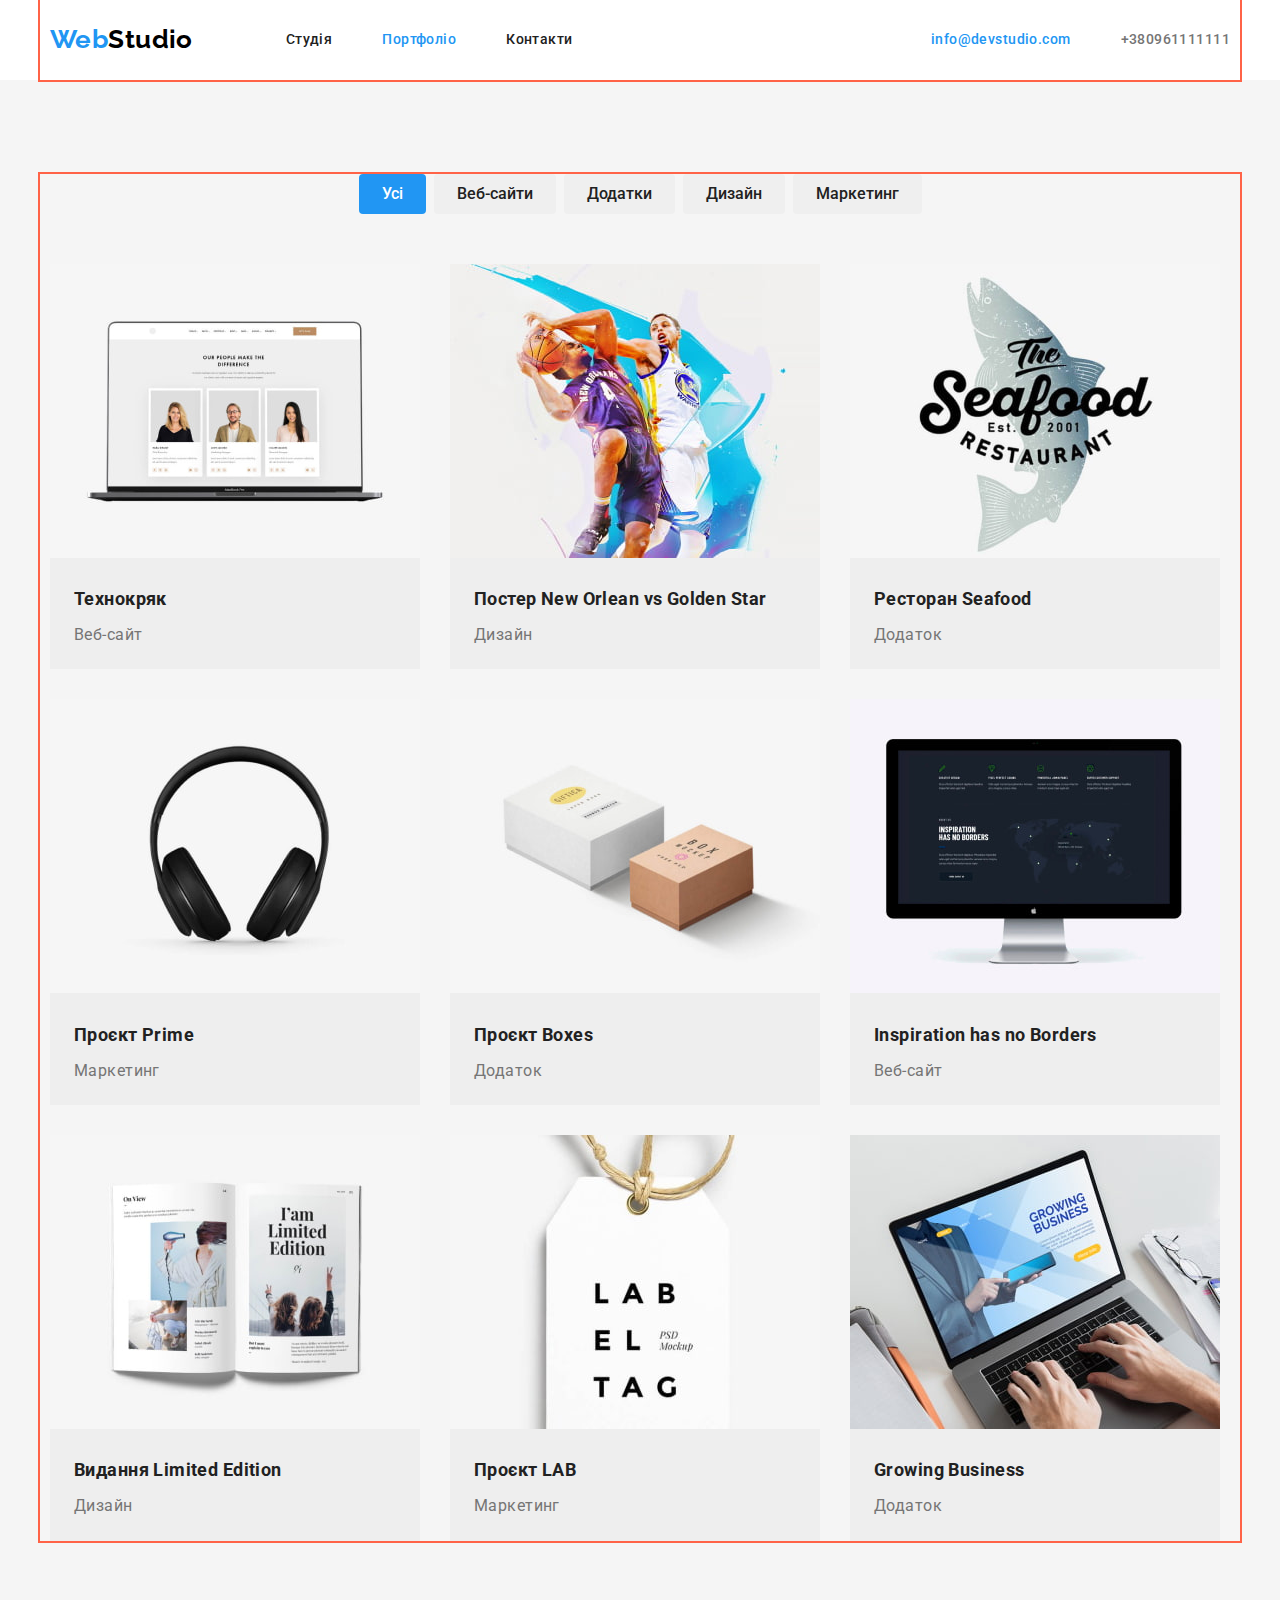
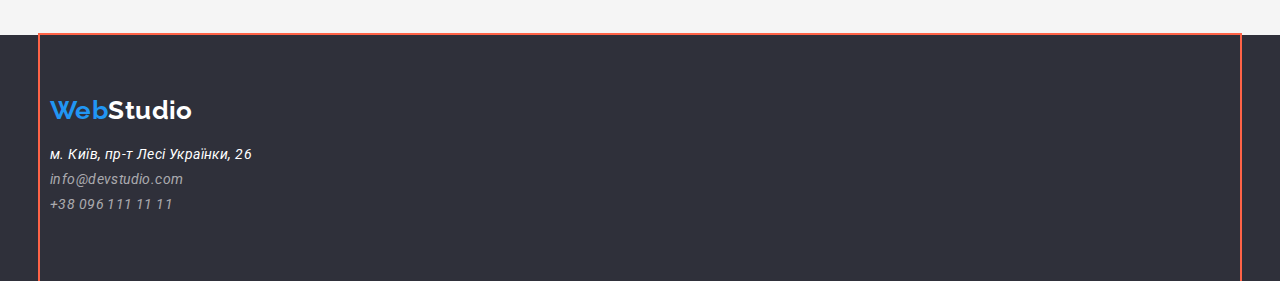
==== portfolio.html @ 824b0895 "додати svg" ====
<!DOCTYPE html>
<html lang="en">
<head>
    <meta charset="UTF-8">
    <meta http-equiv="X-UA-Compatible" content="IE=edge">
    <meta name="viewport" content="width=device-width, initial-scale=1.0">
    <title>Document</title>
    <link rel="preconnect" href="https://fonts.googleapis.com">
    <link rel="preconnect" href="https://fonts.gstatic.com" crossorigin>
    <link href="https://fonts.googleapis.com/css2?family=Raleway:wght@700&family=Roboto:wght@400;500;700;900&display=swap" 
      rel="stylesheet">
    <link rel="stylesheet" href="https://cdnjs.cloudflare.com/ajax/libs/modern-normalize/1.1.0/modern-normalize.min.css">
    
    <link rel="stylesheet" href="./css/portfolio.css">
</head>
<body>
    <!--шапка сторінки-->
    <header class="page-header">
        <div class="container page-header">
        <nav class="main-nav">
            <!--logo--> 

            <p class="logo-top">
                <a class="logo-header" href="./index.html">Web</a>
                <a class="accent-black" href="./index.html">Studio</a>
                <!-- <span class="logo-header">Web</span>
                <span class="accent-black">Studio</span> -->
            </p>

        <!--navigation-->

        <ul class="site-nav list">
            <li class="item"><a href="./index.html" class="link">Студія</a></li>
            <li class="item"><a href="./portfolio.html" class="link current">Портфоліо</a></li>
            <li class="item"><a href="./contacts.html" class="link">Контакти</a></li>
        </ul>
    </nav>

        <ul class="auth-nav list">
            <li class="item"><a href="mailto:info@devstudio.com" class="link current">info@devstudio.com</a></li>
            <li class="item"><a href="tel:+380961111111" class="link">+380961111111</a></li>
        </ul>
    </div>
    </header>
    <main>
        <section class="section">
            <div class="container">
            <h1 class="visually-hidden section-title">Контент сторінки portfolio</h1>
         <ul class="button-nav list">
            <li class="item"><button type="button" class="link primary">Усі</button></li>
            <li class="item"><button type="button" class="link">Веб-сайти</button></li>
            <li class="item"><button type="button" class="link">Додатки</button></li>
            <li class="item"><button type="button" class="link">Дизайн</button></li>
            <li class="item"><button type="button" class="link">Маркетинг</button></li>
         </ul>
        <ul class="flex-container">
            <li class="flex-element">
                <img src="./images/HW-2/технокряк.jpg" alt="технокряк"
                width="370">

                <div class="card-content">
                    <h2 class="title-card-heading">Технокряк</h2>
                    <p class="card-text">Веб-сайт</p>
                </div>
                
            </li>

            <li class="flex-element">
                <img src="./images/HW-2/orlean.jpg" alt="orlean"
                width="370">

                <div class="card-content">
                    <h2 class="title-card-heading">Постер New Orlean vs Golden Star</h2>
                    <p class="card-text">Дизайн</p>
                </div>
            </li>

            <li class="flex-element">
                <img src="./images/HW-2/restoran.jpg" alt="restoran"
                width="370">

                <div class="card-content"> 
                    <h2 class="title-card-heading">Ресторан Seafood</h2>
                    <p class="card-text">Додаток</p>
                </div>
               
            </li>

            <li class="flex-element">
                <img src="./images/HW-2/prime.jpg" alt="prime"
                width="370">

                <div class="card-content">
                    <h2 class="title-card-heading">Проєкт Prime</h2>
                    <p class="card-text">Маркетинг</p>
                </div>
            </li>

            <li class="flex-element">
                <img src="./images/HW-2/boxes.jpg" alt="boxes"
                width="370">

                <div class="card-content">
                    <h2 class="title-card-heading">Проєкт Boxes</h2>
                    <p class="card-text">Додаток</p>
                </div>
            </li>

            <li class="flex-element">
                <img src="./images/HW-2/inspiration.jpg" alt="inspiration"
                width="370">

                <div class="card-content">
                    <h2 class="title-card-heading"">Inspiration has no Borders</h2>
                    <p class="card-text">Веб-сайт</p>
                </div>
            </li>

            <li class="flex-element">
                <img src="./images/HW-2/limited.jpg" alt="limited"
                width="370">

                <div class="card-content">
                    <h2 class="title-card-heading">Видання Limited Edition</h2>
                    <p class="card-text">Дизайн</p>
                </div>
            </li>

            <li class="flex-element">
                <img src="./images/HW-2/lab.jpg" alt="lab"
                width="370">

                <div class="card-content">
                    <h2 class="title-card-heading">Проєкт LAB</h2>
                    <p class="card-text">Маркетинг</p>
                </div>
            </li>

            <li class="flex-element">
                <img src="./images/HW-2/growing.jpg" alt="growing"
                width="370">

                <div class="card-content">
                    <h2 class="title-card-heading">Growing Business</h2>
                    <p class="card-text">Додаток</p>
                </div>
                
            </li>
        </ul>
    
    </div>
        </section>
    </main>

    <!--Contacts footer-->
    <footer class="page-footer">
        <footer class="page-footer">
    <div class="container">
        <p class="logo-buttom">
            <a class="logo-footer" href="./index.html">Web</a>
            <a class="accent-white" href="./index.html">Studio</a>
        </p>
            
        <address>
            <p class="contact-footer">м. Київ, пр-т Лесі Українки, 26</p>
            <ul class="adress-list">
            <li><a href="mailto:info@devstudio.com" class="link">info@devstudio.com</a></li>
            <li><a href="tel:+380961111111" class="link">+38 096 111 11 11</a></li>
            </ul>
        </address>
    </div>
    </footer>
        </footer>
</body>
</html>
---- css/portfolio.css ----
:root {
    /* основний колір тексту */
    --primary-text-color: rgba(117, 117, 117, 1);;
  
    /* колір заголовків */
    --title-text-color: rgba(33, 33, 33, 1);
  
    /* футер колір адреси */
    --adress-footer-color: rgba(255, 255, 255, 0.6);
  
    /* футер колір контактів */
    --contact-footer-color:#FFFFFF;
  
    /* основний фон сторінки */
    --primary-background-color:#F5F5F5;
  
    /* фон хедера */
    --header-color: rgba(255, 255, 255, 1);
  
    /* фон наша команда */
   --title-ourtame-color: #F5F4FA;
  
    /* фон геой */
  --title-heroe-color:rgba(47, 48, 58, 1);
  
    /* колір заголовку герой */
  --text-heroe-color:rgba(255, 255, 255, 1);
    /* колір секції футер */
  
    --footer-color: rgba(47, 48, 58, 1);
  
    /* акцент, підсвітка */
    --accent-color:rgba(33, 150, 243, 1);
  
    /* логотип */
    --title-web-color:rgba(33, 150, 243, 1);
    --title-studio-color:rgba(0, 0, 0, 1);
  
    /* кнопка */
    --title-button-color: #FFFFFF;
    --accen-button-color:rgba(33, 150, 243, 1);

    /* колір фону карток портфоліо */
    --border-color-font : rgba(238, 238, 238, 1);
  }
  
  body {
    margin: 0;
    background-color: var(--primary-background-color);
    color: var(--primary-text-color);
  
    font-family: Roboto, sans-serif;
    letter-spacing: 0.03em;
    font-size: 14px;
  }
  
  /* утиліти */
  
  .list {
    margin: 0;
    padding: 0;
    list-style: none;
  }
  
  
  ul {
      list-style: none;
  }
  
  h1,
  h2,
  h3,
  h3,
  h4,
  h5,
  h6,
  p,
  ul {
  margin-top: 0;
  margin-bottom: 0;
  padding: 0;
  }
  
  .page-header {
    background-color: var(--header-color);
    display: flex;
    /* padding-bottom: 94px; */
  }
  
  .container .page-header {
    display: flex;
    
  }
  
  .container {
    padding-left: 10px;
    padding-right: 10px;
    margin-left: auto;
    margin-right: auto;
    width: 1200px;
    outline: 2px solid tomato;
    }
  
  
  /* Navigation */
  
  .main-nav {
    display: flex;
    align-items: center;
  }
  
  /* Logo-top */
  
  .logo-top {
    display: flex;
    
  }
  /* Logo header */
  
  .logo-header {
    display: block;
    padding-top: 24px;
    padding-bottom: 25px;
  
    color: var(--title-web-color);
    font-family: Raleway, sans-serif;
    font-weight: 700;
    font-size: 26px;
    line-height: 1.19;
    text-decoration: none;
  }
  .accent-black {
    display: block;
    padding-top: 24px;
    padding-bottom: 25px;
  
    color:var(--title-studio-color);
    font-family: Raleway, sans-serif;
    font-weight: 700;
    font-size: 26px;
    line-height: 1.19;
    text-decoration: none;
  }
  
      /* Site nav */
  
  .site-nav {
    display: flex;
    margin-left: 93px;
    
  }
  
  /* .site-nav .item:not(:last-child) {
  margin-right: ;
  } */
  
  /* .site-nav .item:last-child {
    margin-right: ;
  } */
  
  .site-nav .item +.item {
  margin-left: 50px;
  }
  
  .site-nav .link {
    display: block;
    padding-top: 32px;
    padding-bottom: 32px;
   
  
    color: var(--title-text-color);
  
    font-weight: 500;
    font-size: 14px;
    line-height: 1.14;
    text-decoration: none;
    
  }
  
  .site-nav .link:hover,
  .site-nav .link:focus {
  color: var(--accent-color);
  }
  
  .site-nav .link.current {
    color: var(--accent-color);
  }
  
  /* Auth */
  
  .auth-nav {
    display: flex;
    margin-left: auto;
    align-items: center;
  }
  
  .auth-nav .item + .item {
    margin-left: 50px;
  }
  
  .auth-nav .link {
    display: block;
    padding-top: 32px;
    padding-bottom: 32px;
  
    color: var(--primary-text-color);
    font-weight: 500;
    font-size: 14px;
    line-height: 1.14;
    text-decoration: none;
  }
  
  .auth-nav .link:hover,
  .auth-nav .link:focus {
  color: var(--accent-color);
  }
  
  .auth-nav .link.current {
    color: var(--accent-color);
  }

  /* Section */
  .section {
    margin-top: 0;
    margin-bottom: 94px;
  }

  .visually-hidden {
    position: absolute;
    width: 1px;
    height: 1px;
    margin: -1px;
    border: 0;
    padding: 0;
    white-space: nowrap;
    clip-path: inset(100%);
    clip: rect(0 0 0 0);
    overflow: hidden;
  }

.section-title {
    color: var(--title-text-color);
    font-weight: 700;
    font-size: 36px;
    line-height: 1.16;
    text-align: center;
    }
   
 

  /* Button */

  .button {
    color: var(--title-button-color);
    font-family: inherit;
  }
  
  .button-nav {
    display: flex;
    justify-content: center;
    margin-top: 94px;
    padding-bottom: 50px;
  }
  /* font-family: inherit;
    cursor: pointer;
    display: inline-block;
    border: 1px solid transparent;
    border-radius: 4px;
    padding: 10px 32px;
    min-width: 216px; */

  .button-nav .link {
    font-family: inherit;
    cursor: pointer;
    border: 1px solid transparent;
    border-radius: 4px;
    display: inline-block;
    padding: 6px 22px;

    color: var(--title-text-color);
    font-family: Roboto, sans-serif;
    font-weight: 500;
    font-size: 16px;
    line-height: 1.6;
  }

  .button-nav .item + .item {
    margin-left: 8px;
  }

  .button-nav .link:hover {
    color: var(--accent-color);
  }
  .button-nav .primary {
    border-radius: 4px;
    
    color: var(--title-button-color);
    background-color: var(--accen-button-color);
    } 

    /* Portfolio-list */
    
    .flex-container {
      display: flex;
      flex-wrap: wrap;
      /* margin: -15px; */
    }

   .flex-element {
    width: 370px;
    /* margin: 15px; */
    margin-right: 30px;
    margin-bottom: 30px;
    background-color: var(--border-color-font);
   }

   .flex-element:nth-child(3n) {
    margin-right: 0;
   }

   .flex-element:nth-last-child(-n + 3) {
    margin-bottom: 0;
   }

    /* calc((100% -к-кіст марженів в рядку * значення маржена)/кількість елементів у рядку */
      /* width: calc((100% - 60px) / 3);
      margin-right: 30px; */
      /* margin-bottom: 30px; */

   /* варіант 2 */

   /* .flex-element:not(:nth-child(3n)) {
      margin-right: 30px;
    } */

   /* .flex-element:not(:nth-child(-n + 3)) {
    margin-bottom: 30px;
  } */


  /* portfolio list  for h2 pages*/

  .card-content {
    padding-top: 20px;
    padding-bottom: 20px;
    padding-left: 24px;
    padding-right: 24px;

  }

 .title-card-heading {
  margin-bottom: 4px;
  
  color: var(--title-text-color);
  font-weight: 700;
  font-size: 18px;
  line-height: 2;
 } 

 .card-text {
  font-weight: 400;
font-size: 16px;
line-height: 1.8;
 }
/* font-weight: 400;
font-size: 16px;
line-height: 30px; */

     /* Footer */

     .page-footer {
      background-color: 
      #2F303A;
    }
  
    /* logo footer */
  
  .logo-footer {
    display: block;
    /* padding-top: 60px;
    padding-bottom: 20px; */
  
    color: var(--title-web-color);
    font-family: Raleway, sans-serif;
    font-weight: 700;
    font-size: 26px;
    line-height: 1.19;
    text-decoration: none;
  }
  .accent-white {
    display: block;
    /* padding-top: 60px;
    padding-bottom: 20px; */
  
    color: var(--text-heroe-color);
    font-family: Raleway, sans-serif;
    font-weight: 700;
    font-size: 26px;
    line-height: 1.19;
    text-decoration: none;
  }
  
    /* Logo-button */
  
  .logo-buttom {
    display: flex;
    padding-top: 60px;
    padding-bottom: 20px;
  }
  
  .contact-footer {
   color: var(--contact-footer-color);
   padding-bottom: 9px;
  }
  
    .adress-list .link {
   color: var(--adress-footer-color);
   text-decoration: none;
    }
  
    .adress-list {
      padding-bottom: 60px;
    }
    
    .adress-list li {
    margin-top: 0;
    margin-bottom: 9px;
    }
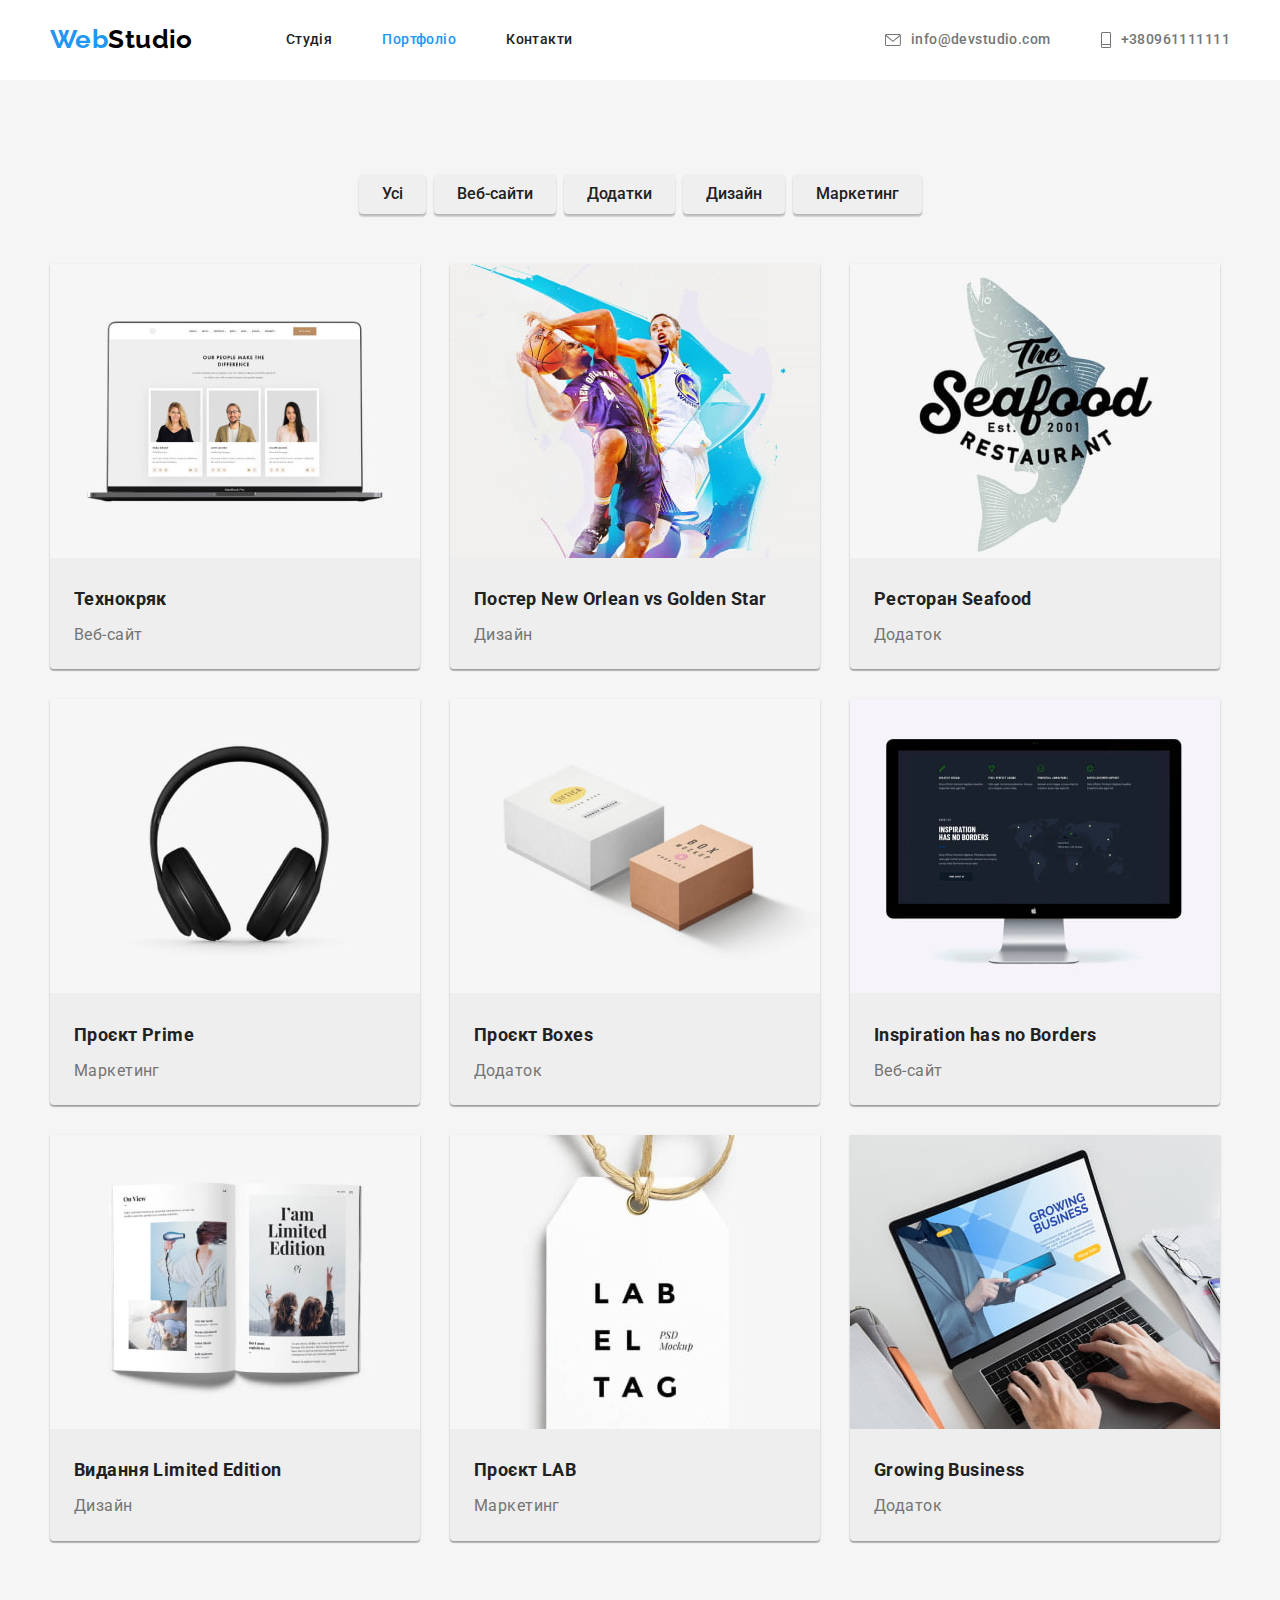
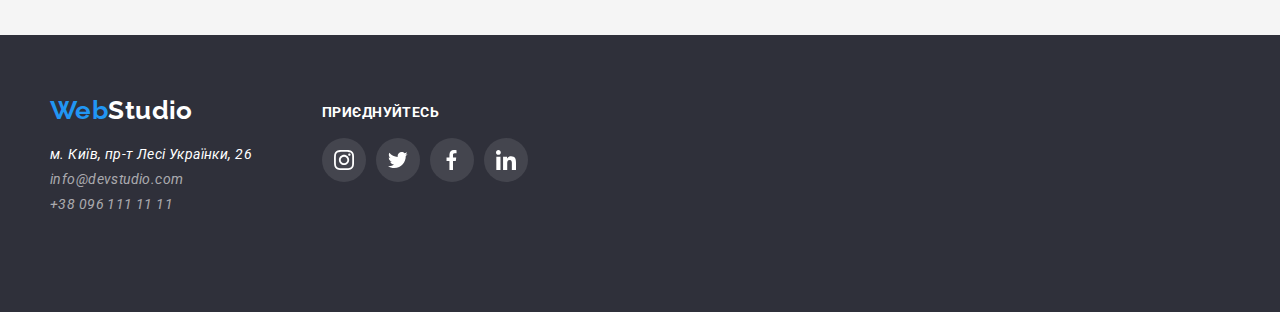
==== commit 032dc552: "додати ефекти фільтри та спрайт" ====
--- a/portfolio.html
+++ b/portfolio.html
@@ -17,30 +17,43 @@
     <!--шапка сторінки-->
     <header class="page-header">
         <div class="container page-header">
-        <nav class="main-nav">
-            <!--logo--> 
-
-            <p class="logo-top">
-                <a class="logo-header" href="./index.html">Web</a>
-                <a class="accent-black" href="./index.html">Studio</a>
-                <!-- <span class="logo-header">Web</span>
-                <span class="accent-black">Studio</span> -->
-            </p>
-
-        <!--navigation-->
-
-        <ul class="site-nav list">
-            <li class="item"><a href="./index.html" class="link">Студія</a></li>
-            <li class="item"><a href="./portfolio.html" class="link current">Портфоліо</a></li>
-            <li class="item"><a href="./contacts.html" class="link">Контакти</a></li>
-        </ul>
-    </nav>
-
-        <ul class="auth-nav list">
-            <li class="item"><a href="mailto:info@devstudio.com" class="link current">info@devstudio.com</a></li>
-            <li class="item"><a href="tel:+380961111111" class="link">+380961111111</a></li>
-        </ul>
-    </div>
+            <nav class="main-nav">
+                <!--logo--> 
+    
+                <p class="logo-top">
+                    <a class="logo-header" href="./index.html">Web</a>
+                    <a class="accent-black" href="./index.html">Studio</a>
+                    <!-- <span class="logo-header">Web</span>
+                    <span class="accent-black">Studio</span> -->
+                </p>
+    
+            <!--navigation-->
+    
+            <ul class="site-nav list">
+                <li class="item"><a href="./index.html" class="link">Студія</a></li>
+                <li class="item"><a href="./portfolio.html" class="link current">Портфоліо</a></li>
+                <li class="item"><a href="./contacts.html" class="link">Контакти</a></li>
+            </ul>
+        </nav>
+    
+            <ul class="auth-nav list">
+                <li class="item">
+                    <a href="mailto:info@devstudio.com" class="link current">
+                        <svg width="16" height="12" class="team-mail-icon">
+                            <use href="./images/HW-4/icon/sprite.svg#icon-mail"></use>
+                        </svg>
+                        info@devstudio.com</a>
+                </li>
+    
+                <li class="item">
+                    <a href="tel:+380961111111" class="link">
+                        <svg width="10" height="16" class="team-phone-icon">
+                            <use href="./images/HW-4/icon/sprite.svg#icon-phone"></use>
+                        </svg>
+                        +380961111111</a>
+                </li>
+            </ul>
+        </div>
     </header>
     <main>
         <section class="section">
@@ -154,22 +167,56 @@
 
     <!--Contacts footer-->
     <footer class="page-footer">
-        <footer class="page-footer">
-    <div class="container">
-        <p class="logo-buttom">
-            <a class="logo-footer" href="./index.html">Web</a>
-            <a class="accent-white" href="./index.html">Studio</a>
-        </p>
-            
-        <address>
-            <p class="contact-footer">м. Київ, пр-т Лесі Українки, 26</p>
-            <ul class="adress-list">
-            <li><a href="mailto:info@devstudio.com" class="link">info@devstudio.com</a></li>
-            <li><a href="tel:+380961111111" class="link">+38 096 111 11 11</a></li>
-            </ul>
-        </address>
-    </div>
+        <div class="container section-wrap">
+            <section  class="adress-footer-list">
+                <p class="logo-bottom">
+                    <a class="logo-footer" href="./index.html">Web</a>
+                    <a class="accent-white" href="./index.html">Studio</a>
+                </p>
+                <address>
+                    <p class="contact-footer">м. Київ, пр-т Лесі Українки, 26</p>
+                    <ul class="adress-list">
+                    <li><a href="mailto:info@devstudio.com" class="link">info@devstudio.com</a></li>
+                    <li><a href="tel:+380961111111" class="link">+38 096 111 11 11</a></li>
+                    </ul>
+                </address>
+            </section>
+    
+            <section class="soc-item-footer">
+                <h2 class="add-soc-link">ПРИЄДНУЙТЕСЬ</h2>
+            <ul class="team-soc-list list">
+                <li class="team-soc-item">
+                    <a href="#" class="team-soc-footer">
+                        <svg width="20" height="20" class="team-soc-icon">
+                            <use href="./images/HW-4/icon/sprite.svg#icon-instagram"></use>
+                        </svg>
+                    </a>
+                </li>
+                <li class="team-soc-item">
+                    <a href="#" class="team-soc-footer">
+                        <svg width="20" height="20" class="team-soc-icon">
+                            <use href="./images/HW-4/icon/sprite.svg#icon-twitter"></use>
+                        </svg>
+                    </a>
+                </li>
+                <li class="team-soc-item">
+                    <a href="#" class="team-soc-footer">
+                        <svg width="20" height="20" class="team-soc-icon">
+                            <use href="./images/HW-4/icon/sprite.svg#icon-facebook"></use>
+                        </svg>
+                    </a>
+                </li>
+                <li class="team-soc-item">
+                    <a href="#" class="team-soc-footer">
+                        <svg width="20" height="20" class="team-soc-icon">
+                            <use href="./images/HW-4/icon/sprite.svg#icon-linkedin"></use>
+                        </svg>
+                    </a>
+                </li>
+                </ul>
+            </section>
+        </div>
+        
     </footer>
-        </footer>
 </body>
 </html>--- a/css/portfolio.css
+++ b/css/portfolio.css
@@ -89,7 +89,6 @@
   
   .container .page-header {
     display: flex;
-    
   }
   
   .container {
@@ -98,7 +97,7 @@
     margin-left: auto;
     margin-right: auto;
     width: 1200px;
-    outline: 2px solid tomato;
+    /* outline: 2px solid tomato; */
     }
   
   
@@ -150,14 +149,6 @@
     
   }
   
-  /* .site-nav .item:not(:last-child) {
-  margin-right: ;
-  } */
-  
-  /* .site-nav .item:last-child {
-    margin-right: ;
-  } */
-  
   .site-nav .item +.item {
   margin-left: 50px;
   }
@@ -192,6 +183,8 @@
     display: flex;
     margin-left: auto;
     align-items: center;
+    flex-wrap: wrap;
+    /* margin-top: 94px; */
   }
   
   .auth-nav .item + .item {
@@ -199,7 +192,8 @@
   }
   
   .auth-nav .link {
-    display: block;
+    display: flex;
+    align-items: center;
     padding-top: 32px;
     padding-bottom: 32px;
   
@@ -208,6 +202,7 @@
     font-size: 14px;
     line-height: 1.14;
     text-decoration: none;
+    
   }
   
   .auth-nav .link:hover,
@@ -215,8 +210,13 @@
   color: var(--accent-color);
   }
   
-  .auth-nav .link.current {
-    color: var(--accent-color);
+  
+  .team-mail-icon,
+   .team-phone-icon  {
+    fill: #757575;
+    margin-right: 10px;
+    display:block;
+    content: "";
   }
 
   /* Section */
@@ -261,19 +261,14 @@
     margin-top: 94px;
     padding-bottom: 50px;
   }
-  /* font-family: inherit;
-    cursor: pointer;
-    display: inline-block;
-    border: 1px solid transparent;
-    border-radius: 4px;
-    padding: 10px 32px;
-    min-width: 216px; */
+  
 
   .button-nav .link {
     font-family: inherit;
     cursor: pointer;
     border: 1px solid transparent;
     border-radius: 4px;
+    box-shadow: 0px 3px 1px rgba(0, 0, 0, 0.1), 0px 1px 2px rgba(0, 0, 0, 0.08), 0px 2px 2px rgba(0, 0, 0, 0.12);
     display: inline-block;
     padding: 6px 22px;
 
@@ -289,29 +284,35 @@
   }
 
   .button-nav .link:hover {
-    color: var(--accent-color);
-  }
-  .button-nav .primary {
-    border-radius: 4px;
-    
     color: var(--title-button-color);
     background-color: var(--accen-button-color);
-    } 
+  }
+
+  /* .button-nav .primary {
+    border-radius: 4px;
+    color: var(--title-button-color);
+    background-color: var(--accen-button-color);
+    }  */
 
     /* Portfolio-list */
     
     .flex-container {
+      cursor: pointer;
       display: flex;
       flex-wrap: wrap;
       /* margin: -15px; */
     }
 
    .flex-element {
+    border-radius: 0px 0px 4px 4px;
     width: 370px;
     /* margin: 15px; */
     margin-right: 30px;
     margin-bottom: 30px;
     background-color: var(--border-color-font);
+    box-shadow: 0px 1px 3px rgba(0, 0, 0, 0.12), 
+    0px 1px 1px rgba(0, 0, 0, 0.14),
+     0px 2px 1px rgba(0, 0, 0, 0.2);
    }
 
    .flex-element:nth-child(3n) {
@@ -320,6 +321,9 @@
 
    .flex-element:nth-last-child(-n + 3) {
     margin-bottom: 0;
+   }
+   .flex-element:hover {
+    filter: drop-shadow(0px 4px 4px rgba(0, 0, 0, 0.25));
    }
 
     /* calc((100% -к-кіст марженів в рядку * значення маржена)/кількість елементів у рядку */
@@ -366,66 +370,122 @@
 font-size: 16px;
 line-height: 30px; */
 
-     /* Footer */
-
-     .page-footer {
-      background-color: 
-      #2F303A;
-    }
-  
-    /* logo footer */
-  
-  .logo-footer {
-    display: block;
-    /* padding-top: 60px;
-    padding-bottom: 20px; */
-  
-    color: var(--title-web-color);
-    font-family: Raleway, sans-serif;
+     /*--- Footer--- */
+
+  .page-footer {
+    background-color: 
+    #2F303A;
+  }
+
+  /* -----section-wrap---- */
+  .section-wrap {
+    display: flex;
+  }
+
+  /* ---section adress-footer-list--- */
+  .adress-footer-list {
+margin-right: 70px;
+  }
+
+  /*------ logo footer ----*/
+
+.logo-footer {
+  display: block;
+  color: var(--title-web-color);
+  font-family: Raleway, sans-serif;
+  font-weight: 700;
+  font-size: 26px;
+  line-height: 1.19;
+  text-decoration: none;
+}
+.accent-white {
+  display: block;
+  color: var(--text-heroe-color);
+  font-family: Raleway, sans-serif;
+  font-weight: 700;
+  font-size: 26px;
+  line-height: 1.19;
+  text-decoration: none;
+}
+
+  /*----- Logo-button----- */
+
+.logo-bottom {
+  display: flex;
+  padding-top: 60px;
+  padding-bottom: 20px;
+}
+
+.contact-footer {
+ color: var(--contact-footer-color);
+ padding-bottom: 9px;
+}
+
+  .adress-list .link {
+ color: var(--adress-footer-color);
+ text-decoration: none;
+ font-weight: 400;
+ font-size: 14px;
+ line-height: 1,4;
+ letter-spacing: 0.03em;
+  }
+
+  .adress-list {
+    padding-bottom: 60px;
+  }
+  
+  .adress-list li {
+  margin-top: 0;
+  margin-bottom: 9px;
+  }
+
+  
+  
+  /* social button */
+
+  .team-soc-list  {
+    display: flex;
+    justify-content: center;
+    margin-top: 16px;
+    margin-bottom: 30px;
+  }
+  .team-soc-item:not(:last-child) {
+    margin-right: 10px;
+  }
+  .team-soc-icon {
+    fill: currentColor;
+    align-items: center;
+    justify-content: center;
+  }
+/* -------footer social button efekct -----*/
+  .soc-item-footer {
+    margin-top: 72px;
+    margin-bottom: 100px;
+  }
+  .add-soc-link {
+    margin-bottom: 20px;
+    font-family: Roboto, sans-serif;
     font-weight: 700;
-    font-size: 26px;
-    line-height: 1.19;
-    text-decoration: none;
-  }
-  .accent-white {
-    display: block;
-    /* padding-top: 60px;
-    padding-bottom: 20px; */
-  
-    color: var(--text-heroe-color);
-    font-family: Raleway, sans-serif;
-    font-weight: 700;
-    font-size: 26px;
-    line-height: 1.19;
-    text-decoration: none;
-  }
-  
-    /* Logo-button */
-  
-  .logo-buttom {
-    display: flex;
-    padding-top: 60px;
-    padding-bottom: 20px;
-  }
-  
-  .contact-footer {
-   color: var(--contact-footer-color);
-   padding-bottom: 9px;
-  }
-  
-    .adress-list .link {
-   color: var(--adress-footer-color);
-   text-decoration: none;
-    }
-  
-    .adress-list {
-      padding-bottom: 60px;
-    }
-    
-    .adress-list li {
-    margin-top: 0;
-    margin-bottom: 9px;
-    }
+    font-size: 14px;
+    line-height: 0.8;
+    color: #FFFFFF;
+    /* text-align:center ; */
+  }
+  .team-soc-footer {
+    display:flex;
+    width: 44px;
+    height: 44px;
+    align-items: center;
+    justify-content: center;
+    color: #FFFFFF;
+    border-radius: 50%;
+    background: rgba(255, 255, 255, 0.1);
+  }
+
+  .team-soc-footer:hover {
+    color: #FFFFFF;
+    background-color: #2196F3;
+  }
 
 
  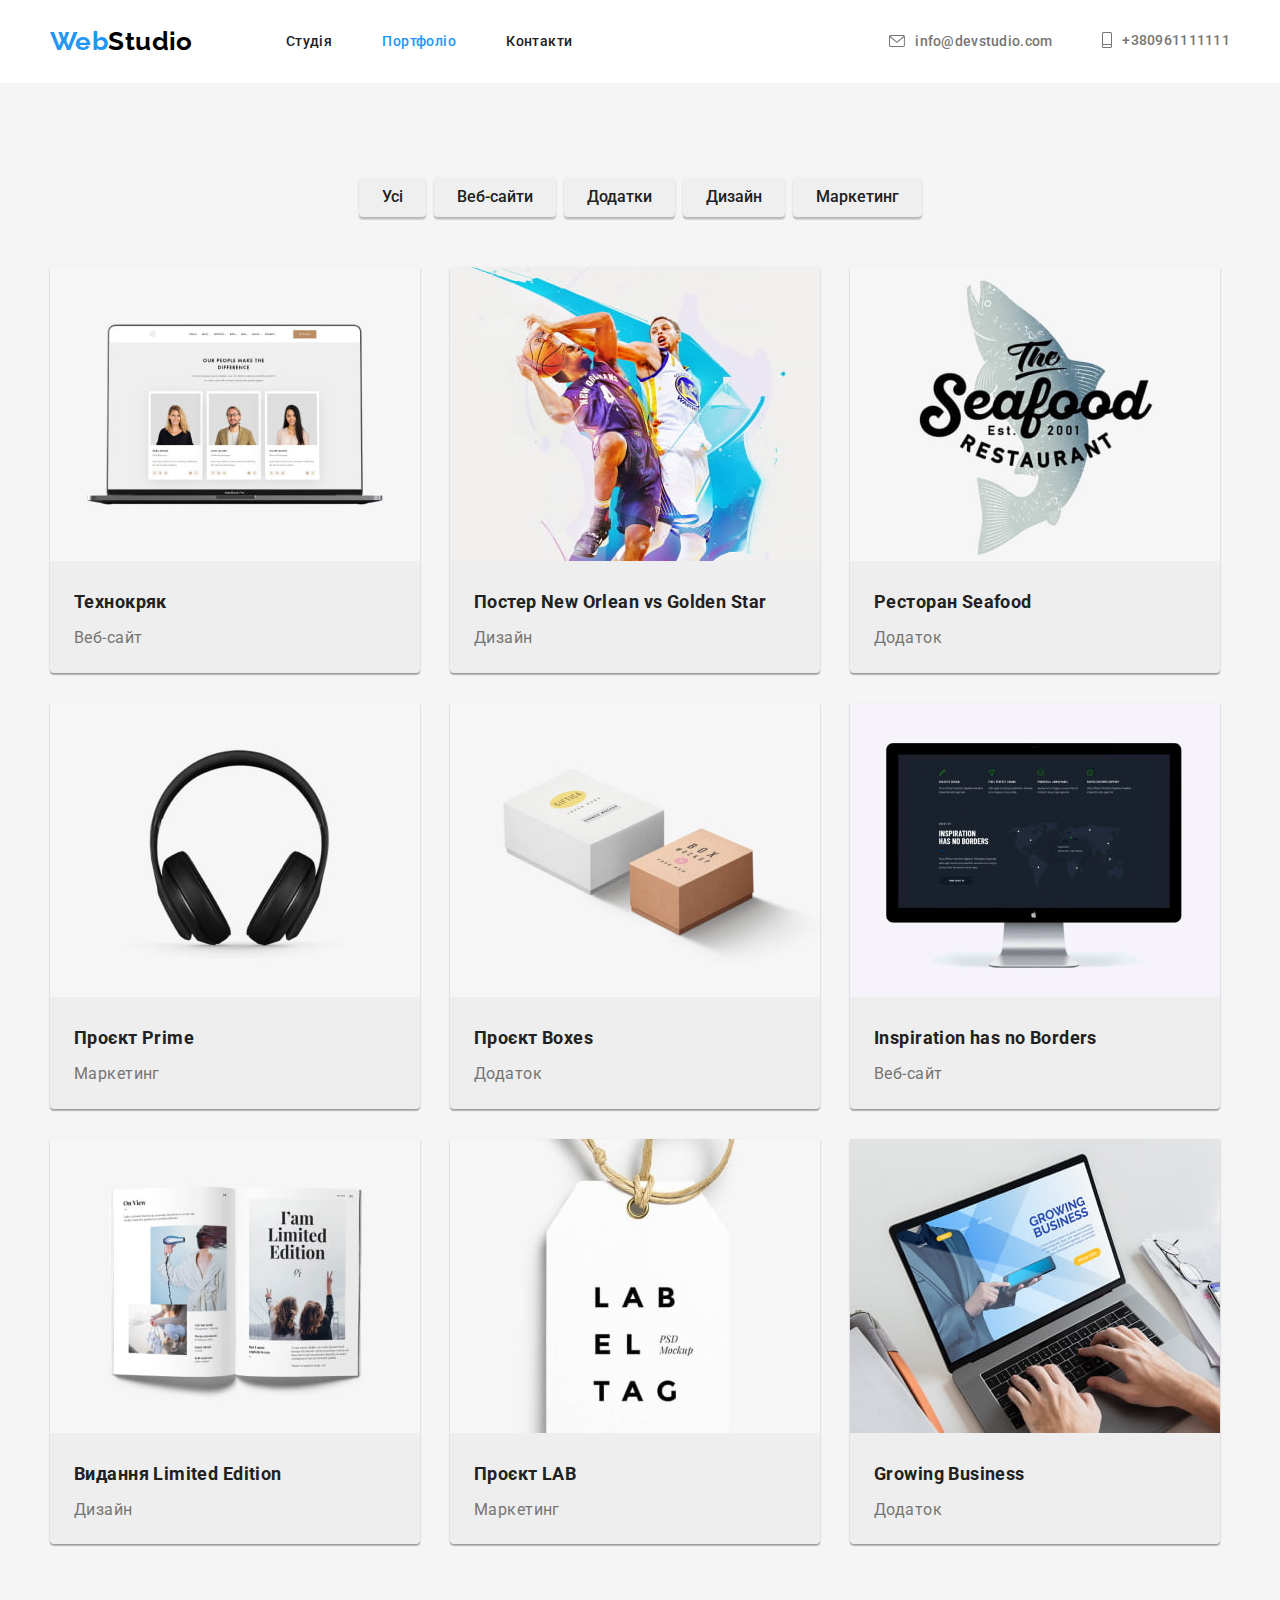
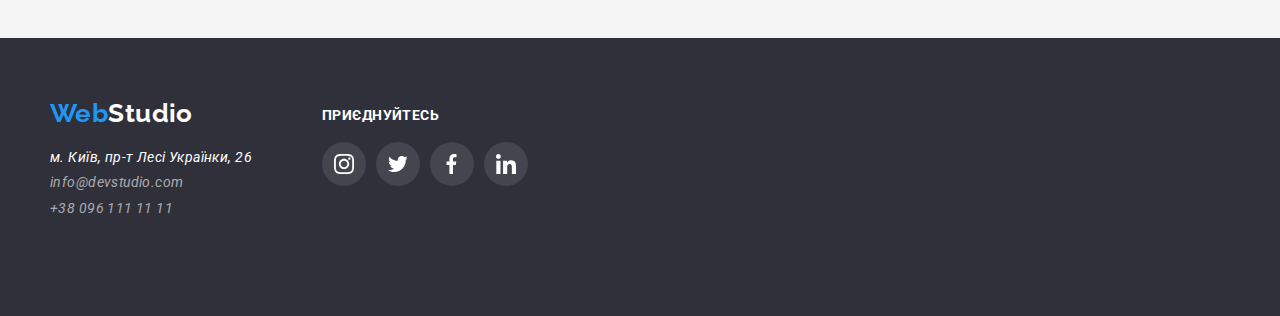
==== commit 010c3ef9: "додати ховер" ====
--- a/portfolio.html
+++ b/portfolio.html
@@ -36,23 +36,23 @@
             </ul>
         </nav>
     
-            <ul class="auth-nav list">
-                <li class="item">
-                    <a href="mailto:info@devstudio.com" class="link current">
-                        <svg width="16" height="12" class="team-mail-icon">
-                            <use href="./images/HW-4/icon/sprite.svg#icon-mail"></use>
-                        </svg>
-                        info@devstudio.com</a>
-                </li>
-    
-                <li class="item">
-                    <a href="tel:+380961111111" class="link">
-                        <svg width="10" height="16" class="team-phone-icon">
-                            <use href="./images/HW-4/icon/sprite.svg#icon-phone"></use>
-                        </svg>
-                        +380961111111</a>
-                </li>
-            </ul>
+        <ul class="auth-nav list">
+            <li class="item">
+                <a href="mailto:info@devstudio.com" class="auth-link ">
+                    <svg width="16" height="12" class="team-mail-icon">
+                        <use href="./images/HW-4/icon/sprite.svg#icon-mail"></use>
+                    </svg>
+                    info@devstudio.com</a>
+            </li>
+
+            <li class="item">
+                <a href="tel:+380961111111" class="tel-nav-link">
+                    <svg width="10" height="16" class="team-phone-icon">
+                        <use href="./images/HW-4/icon/sprite.svg#icon-phone"></use>
+                    </svg>
+                    +380961111111</a>
+            </li>
+        </ul>
         </div>
     </header>
     <main>
@@ -60,11 +60,21 @@
             <div class="container">
             <h1 class="visually-hidden section-title">Контент сторінки portfolio</h1>
          <ul class="button-nav list">
-            <li class="item"><button type="button" class="link primary">Усі</button></li>
-            <li class="item"><button type="button" class="link">Веб-сайти</button></li>
-            <li class="item"><button type="button" class="link">Додатки</button></li>
-            <li class="item"><button type="button" class="link">Дизайн</button></li>
-            <li class="item"><button type="button" class="link">Маркетинг</button></li>
+            <li class="button-item item">
+                <button type="button" class="button-link">Усі</button>
+            </li>
+            <li class="button-item item">
+                <button type="button-link" class="button-link">Веб-сайти</button>
+            </li>
+            <li class="button-item item">
+                <button type="button-link" class="button-link">Додатки</button>
+            </li>
+            <li class="button-item item">
+                <button type="button-link" class="button-link">Дизайн</button>
+            </li>
+            <li class="button-item item">
+                <button type="button-link" class="button-link">Маркетинг</button>
+            </li>
          </ul>
         <ul class="flex-container">
             <li class="flex-element">
--- a/css/portfolio.css
+++ b/css/portfolio.css
@@ -178,46 +178,62 @@
   }
   
   /* Auth */
-  
-  .auth-nav {
-    display: flex;
-    margin-left: auto;
-    align-items: center;
-    flex-wrap: wrap;
-    /* margin-top: 94px; */
-  }
-  
-  .auth-nav .item + .item {
-    margin-left: 50px;
-  }
-  
-  .auth-nav .link {
-    display: flex;
-    align-items: center;
-    padding-top: 32px;
-    padding-bottom: 32px;
-  
-    color: var(--primary-text-color);
-    font-weight: 500;
-    font-size: 14px;
-    line-height: 1.14;
-    text-decoration: none;
-    
-  }
-  
-  .auth-nav .link:hover,
-  .auth-nav .link:focus {
-  color: var(--accent-color);
-  }
-  
-  
-  .team-mail-icon,
-   .team-phone-icon  {
-    fill: #757575;
-    margin-right: 10px;
-    display:block;
-    content: "";
-  }
+
+.auth-nav {
+  display: flex;
+  margin-left: auto;
+  align-items: center;
+  flex-wrap: wrap;
+  padding-top: 32px;
+  padding-bottom: 32px;
+  /* margin-top: 94px; */
+}
+
+.auth-nav .item + .item {
+  margin-left: 50px;
+}
+
+.auth-link {
+  display: inline-flex;
+  align-items: center;
+  color: var(--primary-text-color);
+  font-weight: 500;
+  font-size: 14px;
+  letter-spacing: 0.02em;
+  text-decoration: none;
+  justify-content: center;
+}
+
+.auth-link:hover,
+.auth-link:focus {
+color: var(--accent-color);
+}
+
+.team-mail-icon {
+  fill:currentColor;
+  margin-right: 10px;
+}
+
+.tel-nav-link {
+  display: inline-flex;
+  align-items: center;
+  color: var(--primary-text-color);
+  font-weight: 500;
+  font-size: 14px;
+  letter-spacing: 0.02em;
+  text-decoration: none;
+  justify-content: center;
+}
+
+.tel-nav-link:hover,
+.tel-nav-link:focus {
+color: var(--accent-color);
+}
+
+.team-phone-icon {
+  fill:currentColor;
+  margin-right: 10px;
+}
 
   /* Section */
   .section {
@@ -263,7 +279,7 @@
   }
   
 
-  .button-nav .link {
+  .button-link {
     font-family: inherit;
     cursor: pointer;
     border: 1px solid transparent;
@@ -283,18 +299,14 @@
     margin-left: 8px;
   }
 
-  .button-nav .link:hover {
-    color: var(--title-button-color);
+  .button-link:hover,
+  .button-link:focus {
     background-color: var(--accen-button-color);
-  }
-
-  /* .button-nav .primary {
-    border-radius: 4px;
-    color: var(--title-button-color);
-    background-color: var(--accen-button-color);
-    }  */
-
-    /* Portfolio-list */
+  color: var(--title-button-color);
+  }
+
+
+    /* -----Portfolio-list------- */
     
     .flex-container {
       cursor: pointer;
@@ -483,8 +495,11 @@
   }
 
   .team-soc-footer:hover {
+    /* color: #FFFFFF; */
+    background-color: #2196F3;
+  }
+  .team-soc-footer:focus{
     color: #FFFFFF;
-    background-color: #2196F3;
   }
 
 
